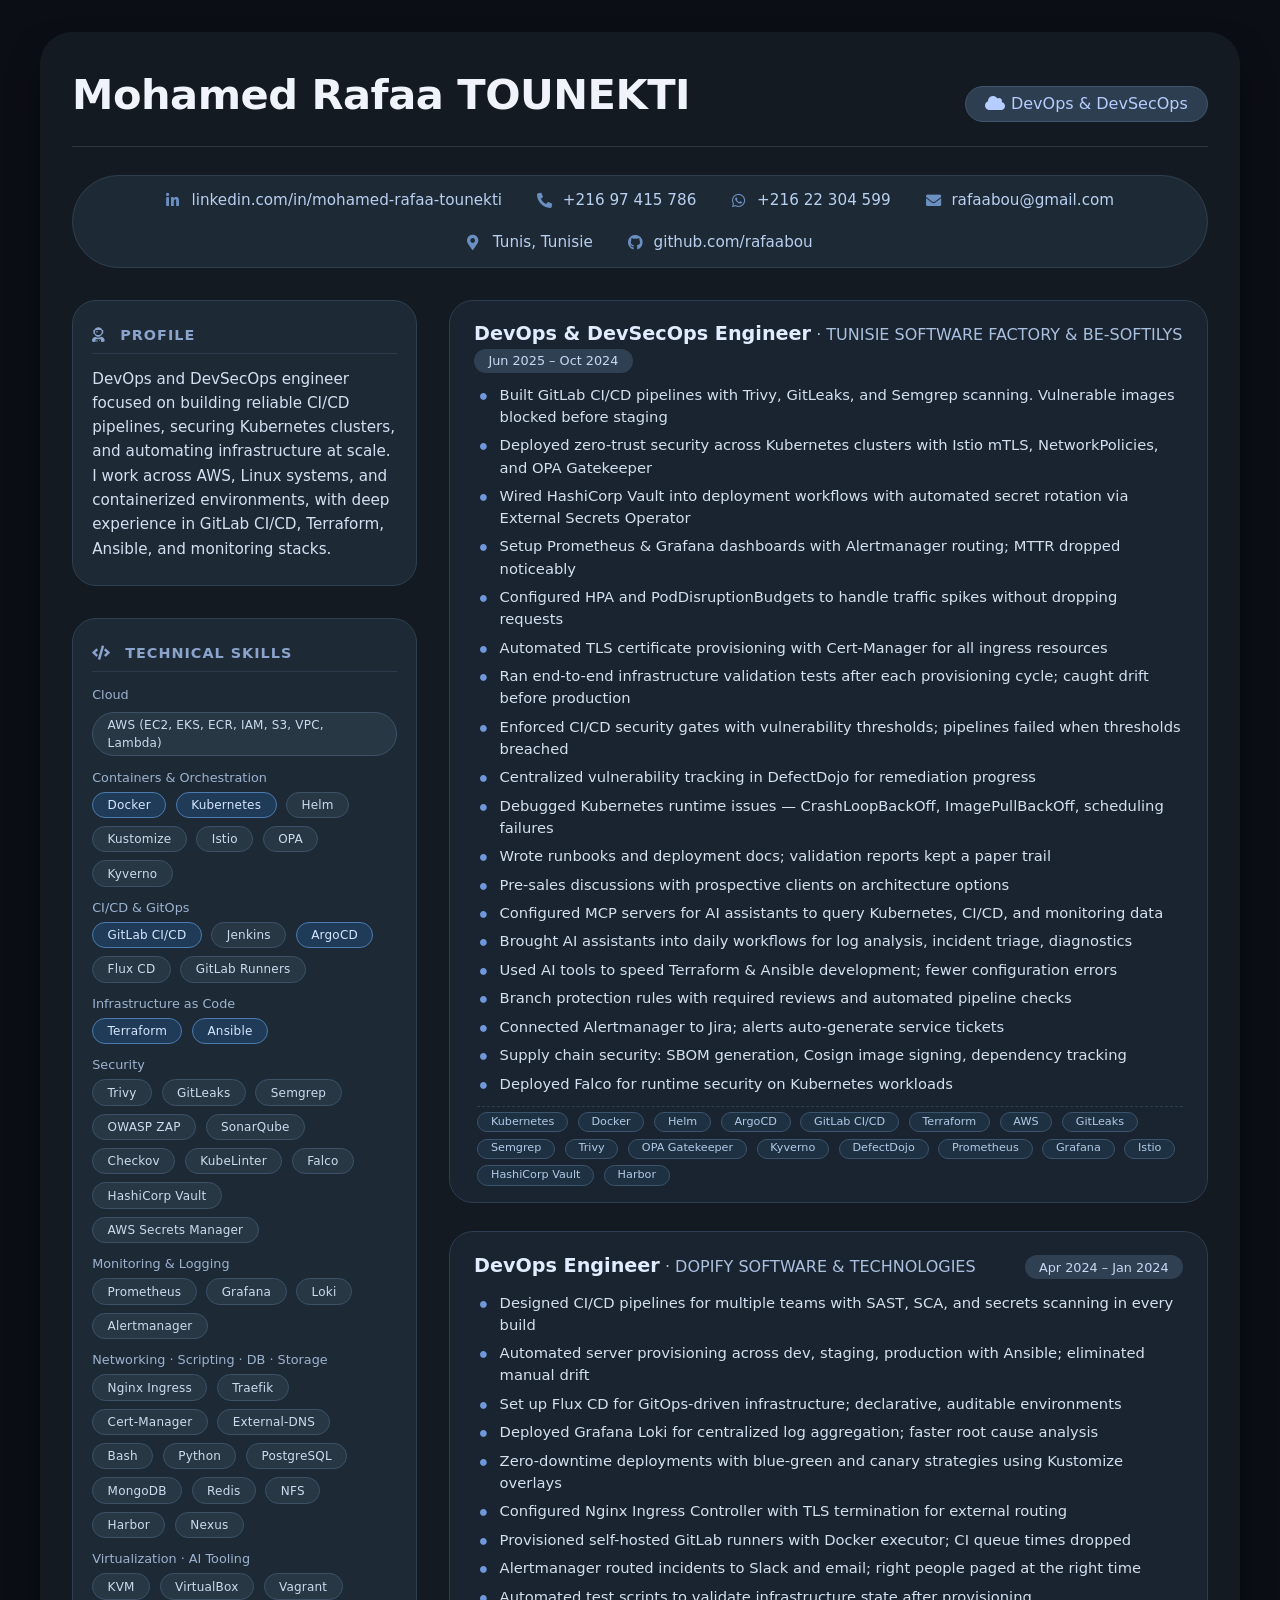
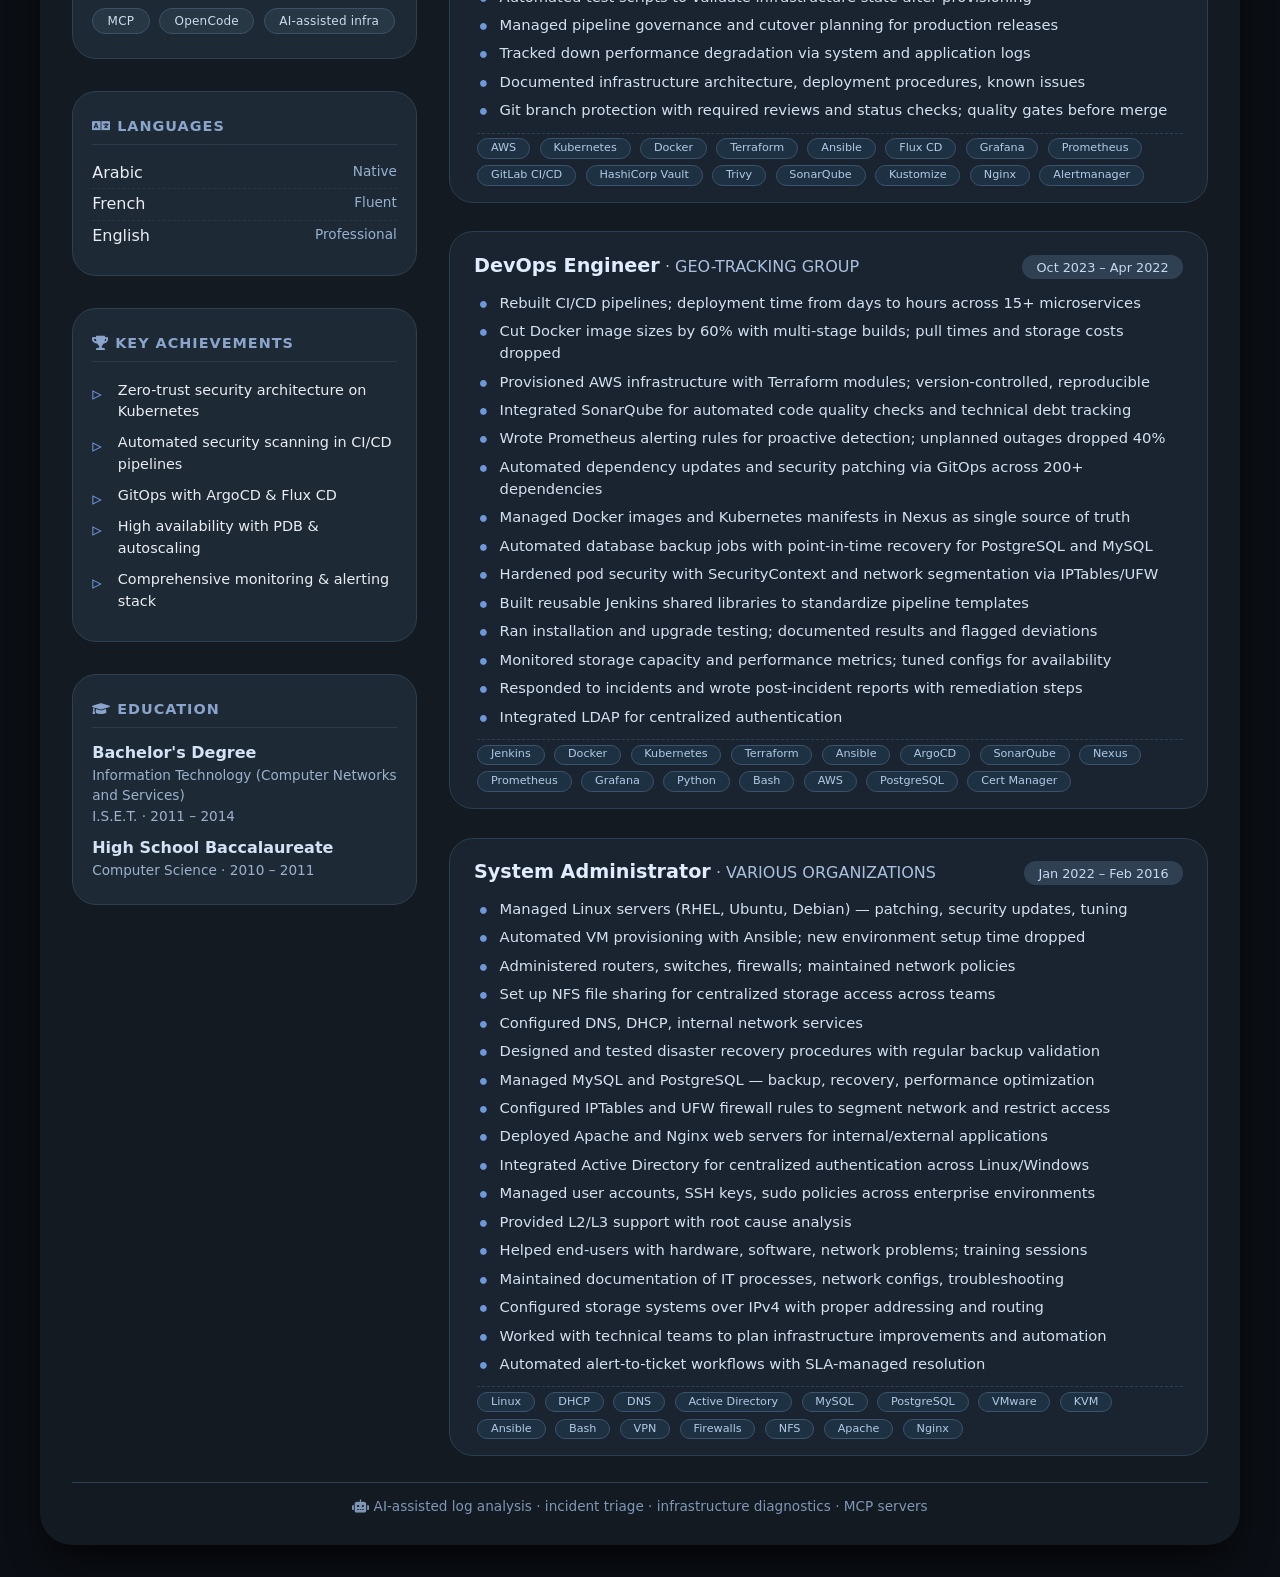
==== Mohamed_Rafaa_Tounekti_CV.html @ 44884abe "add cv html to site" ====
<!DOCTYPE html>
<html lang="en">
<head>
  <meta charset="UTF-8" />
  <meta name="viewport" content="width=device-width, initial-scale=1.0" />
  <title>Mohamed Rafaa Tounekti · DevOps & DevSecOps</title>
  <!-- Font Awesome 5 (free) -->
  <link rel="stylesheet" href="https://use.fontawesome.com/releases/v5.15.4/css/all.css" />
  <style>
    * {
      margin: 0;
      padding: 0;
      box-sizing: border-box;
    }

    body {
      background: #0b0e14;
      font-family: 'Segoe UI', Roboto, system-ui, -apple-system, sans-serif;
      display: flex;
      justify-content: center;
      padding: 2rem 1rem;
      color: #e9edf2;
      line-height: 1.5;
    }

    .cv-wrapper {
      max-width: 1200px;
      width: 100%;
      background: #131a22;
      border-radius: 32px;
      box-shadow: 0 20px 40px -12px rgba(0, 0, 0, 0.8);
      padding: 2rem 2rem 1.8rem;
      transition: all 0.2s;
    }

    /* header / name row */
    .name-title {
      display: flex;
      flex-wrap: wrap;
      justify-content: space-between;
      align-items: baseline;
      border-bottom: 1px solid #2a3643;
      padding-bottom: 1.2rem;
      margin-bottom: 1.8rem;
    }

    .name-title h1 {
      font-size: 2.6rem;
      font-weight: 600;
      letter-spacing: -0.5px;
      color: #f0f4fa;
    }

    .name-title .badge {
      background: #2c3e50;
      padding: 0.3rem 1.2rem;
      border-radius: 40px;
      font-size: 1rem;
      font-weight: 500;
      color: #b6cdff;
      border: 1px solid #3e556b;
    }

    .contact-row {
      display: flex;
      flex-wrap: wrap;
      gap: 1.2rem 2.2rem;
      background: #1e2936;
      padding: 0.8rem 1.5rem;
      border-radius: 60px;
      margin-bottom: 2rem;
      font-size: 0.95rem;
      border: 1px solid #2f3f4f;
      justify-content: center;
    }

    .contact-row a {
      color: #b8d0f0;
      text-decoration: none;
      display: inline-flex;
      align-items: center;
      gap: 0.4rem;
      transition: 0.2s;
    }

    .contact-row a:hover {
      color: #7aa9ff;
      text-decoration: underline;
    }

    .contact-row i {
      width: 1.2rem;
      color: #6a8fc0;
    }

    /* 2-column layout */
    .grid-2 {
      display: grid;
      grid-template-columns: 1fr 2.2fr;
      gap: 2rem;
      margin-top: 0.5rem;
    }

    /* left sidebar */
    .sidebar {
      display: flex;
      flex-direction: column;
      gap: 2rem;
    }

    .profile-card {
      background: #1e2936;
      border-radius: 24px;
      padding: 1.5rem 1.2rem;
      border: 1px solid #2d3f50;
    }

    .profile-card h3 {
      font-size: 0.9rem;
      text-transform: uppercase;
      letter-spacing: 1px;
      color: #8ba4cc;
      margin-bottom: 0.8rem;
      border-bottom: 1px solid #2b3b4b;
      padding-bottom: 0.4rem;
    }

    .skill-tags {
      display: flex;
      flex-wrap: wrap;
      gap: 0.5rem 0.6rem;
      margin-top: 0.3rem;
    }

    .skill-tag {
      background: #283744;
      padding: 0.2rem 0.9rem;
      border-radius: 30px;
      font-size: 0.75rem;
      font-weight: 500;
      color: #cbdcee;
      border: 1px solid #3c5168;
      letter-spacing: 0.2px;
    }

    .skill-tag.highlight {
      background: #1f3b57;
      border-color: #4b7bb0;
      color: #d6e6ff;
    }

    .lang-item {
      display: flex;
      justify-content: space-between;
      padding: 0.2rem 0;
      border-bottom: 1px dashed #273544;
    }

    .lang-item:last-child {
      border-bottom: none;
    }

    .lang-name {
      font-weight: 500;
    }

    .lang-level {
      color: #97b1d0;
      font-size: 0.85rem;
    }

    .achievement-list {
      list-style: none;
      padding: 0;
    }

    .achievement-list li {
      padding: 0.3rem 0 0.3rem 1.6rem;
      position: relative;
      font-size: 0.9rem;
    }

    .achievement-list li::before {
      content: "▹";
      position: absolute;
      left: 0;
      color: #6d93d4;
      font-size: 1.2rem;
    }

    .edu-item {
      margin-top: 0.2rem;
    }

    .edu-item strong {
      color: #d3e2f5;
    }

    .edu-item .meta {
      font-size: 0.85rem;
      color: #9bb1cc;
      display: block;
    }

    /* right column (experience) */
    .main-content {
      display: flex;
      flex-direction: column;
      gap: 1.8rem;
    }

    .exp-block {
      background: #1a2430;
      border-radius: 24px;
      padding: 1.2rem 1.5rem 1rem;
      border: 1px solid #2b3d50;
      transition: 0.1s;
    }

    .exp-header {
      display: flex;
      flex-wrap: wrap;
      justify-content: space-between;
      align-items: baseline;
      margin-bottom: 0.5rem;
    }

    .exp-header .role {
      font-weight: 600;
      font-size: 1.2rem;
      color: #e1edff;
    }

    .exp-header .company {
      font-weight: 500;
      color: #aac0df;
    }

    .exp-header .period {
      font-size: 0.8rem;
      background: #2f4053;
      padding: 0.15rem 0.9rem;
      border-radius: 40px;
      color: #c6d9f2;
    }

    .exp-desc {
      margin-top: 0.5rem;
      padding-left: 0.2rem;
    }

    .exp-desc ul {
      list-style: none;
      padding: 0;
    }

    .exp-desc li {
      position: relative;
      padding: 0.2rem 0 0.2rem 1.4rem;
      font-size: 0.92rem;
      color: #d3e0f0;
      line-height: 1.5;
    }

    .exp-desc li::before {
      content: "•";
      position: absolute;
      left: 0;
      color: #6f98db;
      font-weight: bold;
      font-size: 1.2rem;
    }

    .exp-desc .tech-stack {
      display: flex;
      flex-wrap: wrap;
      gap: 0.4rem 0.6rem;
      margin-top: 0.5rem;
      padding-top: 0.3rem;
      border-top: 1px dashed #2c4055;
    }

    .exp-desc .tech-stack span {
      background: #1e3142;
      padding: 0.05rem 0.8rem;
      border-radius: 20px;
      font-size: 0.7rem;
      color: #b1cae7;
      border: 1px solid #3b536c;
    }

    /* small screens */
    @media (max-width: 850px) {
      .grid-2 {
        grid-template-columns: 1fr;
        gap: 1.5rem;
      }
      .name-title {
        flex-direction: column;
        align-items: start;
        gap: 0.5rem;
      }
      .name-title h1 {
        font-size: 2.2rem;
      }
      .contact-row {
        border-radius: 30px;
        gap: 0.8rem 1.6rem;
        justify-content: flex-start;
        flex-wrap: wrap;
      }
    }

    @media (max-width: 480px) {
      .cv-wrapper {
        padding: 1rem;
      }
      .exp-header {
        flex-direction: column;
        align-items: start;
        gap: 0.2rem;
      }
      .exp-header .period {
        margin-top: 0.2rem;
      }
    }

    /* misc */
    .mt-1 { margin-top: 0.5rem; }
    .text-muted { color: #98afcc; }
    .icon-dot { color: #5882c7; margin-right: 0.3rem; }
    hr { border: 0; border-top: 1px solid #2f4055; margin: 0.8rem 0; }
    .badge-sm {
      background: #233544;
      border-radius: 40px;
      padding: 0.1rem 0.8rem;
      font-size: 0.7rem;
      color: #baceec;
    }
  </style>
</head>
<body>
<div class="cv-wrapper">

  <!-- header -->
  <div class="name-title">
    <h1>Mohamed Rafaa TOUNEKTI</h1>
    <span class="badge"><i class="fas fa-cloud" style="margin-right: 6px;"></i>DevOps & DevSecOps</span>
  </div>

  <!-- contact -->
  <div class="contact-row">
    <a href="#"><i class="fab fa-linkedin-in"></i> linkedin.com/in/mohamed-rafaa-tounekti</a>
    <a href="#"><i class="fas fa-phone-alt"></i> +216 97 415 786</a>
    <a href="#"><i class="fab fa-whatsapp"></i> +216 22 304 599</a>
    <a href="#"><i class="fas fa-envelope"></i> rafaabou@gmail.com</a>
    <a href="#"><i class="fas fa-map-marker-alt"></i> Tunis, Tunisie</a>
    <a href="#"><i class="fab fa-github"></i> github.com/rafaabou</a>
  </div>

  <!-- grid -->
  <div class="grid-2">

    <!-- LEFT SIDEBAR -->
    <div class="sidebar">

      <!-- profile / summary -->
      <div class="profile-card">
        <h3><i class="fas fa-user-astronaut" style="margin-right: 8px;"></i> Profile</h3>
        <p style="font-size:0.95rem; color:#d2e1f2; line-height:1.6;">
          DevOps and DevSecOps engineer focused on building reliable CI/CD pipelines, securing Kubernetes clusters, and automating infrastructure at scale.
          I work across AWS, Linux systems, and containerized environments, with deep experience in GitLab CI/CD, Terraform, Ansible, and monitoring stacks.
        </p>
      </div>

      <!-- technical skills -->
      <div class="profile-card">
        <h3><i class="fas fa-code" style="margin-right: 8px;"></i> Technical Skills</h3>
        <div style="margin-bottom: 0.5rem; font-size:0.8rem; color:#9cb3d0;">Cloud</div>
        <div class="skill-tags">
          <span class="skill-tag">AWS (EC2, EKS, ECR, IAM, S3, VPC, Lambda)</span>
        </div>
        <div style="margin: 0.7rem 0 0.3rem; font-size:0.8rem; color:#9cb3d0;">Containers & Orchestration</div>
        <div class="skill-tags">
          <span class="skill-tag highlight">Docker</span>
          <span class="skill-tag highlight">Kubernetes</span>
          <span class="skill-tag">Helm</span>
          <span class="skill-tag">Kustomize</span>
          <span class="skill-tag">Istio</span>
          <span class="skill-tag">OPA</span>
          <span class="skill-tag">Kyverno</span>
        </div>
        <div style="margin: 0.7rem 0 0.3rem; font-size:0.8rem; color:#9cb3d0;">CI/CD & GitOps</div>
        <div class="skill-tags">
          <span class="skill-tag highlight">GitLab CI/CD</span>
          <span class="skill-tag">Jenkins</span>
          <span class="skill-tag highlight">ArgoCD</span>
          <span class="skill-tag">Flux CD</span>
          <span class="skill-tag">GitLab Runners</span>
        </div>
        <div style="margin: 0.7rem 0 0.3rem; font-size:0.8rem; color:#9cb3d0;">Infrastructure as Code</div>
        <div class="skill-tags">
          <span class="skill-tag highlight">Terraform</span>
          <span class="skill-tag highlight">Ansible</span>
        </div>
        <div style="margin: 0.7rem 0 0.3rem; font-size:0.8rem; color:#9cb3d0;">Security</div>
        <div class="skill-tags">
          <span class="skill-tag">Trivy</span>
          <span class="skill-tag">GitLeaks</span>
          <span class="skill-tag">Semgrep</span>
          <span class="skill-tag">OWASP ZAP</span>
          <span class="skill-tag">SonarQube</span>
          <span class="skill-tag">Checkov</span>
          <span class="skill-tag">KubeLinter</span>
          <span class="skill-tag">Falco</span>
          <span class="skill-tag">HashiCorp Vault</span>
          <span class="skill-tag">AWS Secrets Manager</span>
        </div>
        <div style="margin: 0.7rem 0 0.3rem; font-size:0.8rem; color:#9cb3d0;">Monitoring & Logging</div>
        <div class="skill-tags">
          <span class="skill-tag">Prometheus</span>
          <span class="skill-tag">Grafana</span>
          <span class="skill-tag">Loki</span>
          <span class="skill-tag">Alertmanager</span>
        </div>
        <div style="margin: 0.7rem 0 0.3rem; font-size:0.8rem; color:#9cb3d0;">Networking · Scripting · DB · Storage</div>
        <div class="skill-tags">
          <span class="skill-tag">Nginx Ingress</span>
          <span class="skill-tag">Traefik</span>
          <span class="skill-tag">Cert-Manager</span>
          <span class="skill-tag">External-DNS</span>
          <span class="skill-tag">Bash</span>
          <span class="skill-tag">Python</span>
          <span class="skill-tag">PostgreSQL</span>
          <span class="skill-tag">MongoDB</span>
          <span class="skill-tag">Redis</span>
          <span class="skill-tag">NFS</span>
          <span class="skill-tag">Harbor</span>
          <span class="skill-tag">Nexus</span>
        </div>
        <div style="margin: 0.7rem 0 0.3rem; font-size:0.8rem; color:#9cb3d0;">Virtualization · AI Tooling</div>
        <div class="skill-tags">
          <span class="skill-tag">KVM</span>
          <span class="skill-tag">VirtualBox</span>
          <span class="skill-tag">Vagrant</span>
          <span class="skill-tag">MCP</span>
          <span class="skill-tag">OpenCode</span>
          <span class="skill-tag">AI-assisted infra</span>
        </div>
      </div>

      <!-- languages -->
      <div class="profile-card">
        <h3><i class="fas fa-language"></i> Languages</h3>
        <div class="lang-item"><span class="lang-name">Arabic</span><span class="lang-level">Native</span></div>
        <div class="lang-item"><span class="lang-name">French</span><span class="lang-level">Fluent</span></div>
        <div class="lang-item"><span class="lang-name">English</span><span class="lang-level">Professional</span></div>
      </div>

      <!-- key achievements -->
      <div class="profile-card">
        <h3><i class="fas fa-trophy"></i> Key Achievements</h3>
        <ul class="achievement-list">
          <li>Zero-trust security architecture on Kubernetes</li>
          <li>Automated security scanning in CI/CD pipelines</li>
          <li>GitOps with ArgoCD &amp; Flux CD</li>
          <li>High availability with PDB &amp; autoscaling</li>
          <li>Comprehensive monitoring &amp; alerting stack</li>
        </ul>
      </div>

      <!-- education -->
      <div class="profile-card">
        <h3><i class="fas fa-graduation-cap"></i> Education</h3>
        <div class="edu-item">
          <strong>Bachelor's Degree</strong><br />
          <span class="meta">Information Technology (Computer Networks and Services)</span>
          <span class="meta">I.S.E.T. · 2011 – 2014</span>
        </div>
        <div class="edu-item" style="margin-top: 0.6rem;">
          <strong>High School Baccalaureate</strong><br />
          <span class="meta">Computer Science · 2010 – 2011</span>
        </div>
      </div>

    </div>

    <!-- RIGHT MAIN: EXPERIENCE -->
    <div class="main-content">

      <!-- exp 1 -->
      <div class="exp-block">
        <div class="exp-header">
          <span><span class="role">DevOps & DevSecOps Engineer</span> <span class="company">· TUNISIE SOFTWARE FACTORY &amp; BE-SOFTILYS</span></span>
          <span class="period">Jun 2025 – Oct 2024</span>
        </div>
        <div class="exp-desc">
          <ul>
            <li>Built GitLab CI/CD pipelines with Trivy, GitLeaks, and Semgrep scanning. Vulnerable images blocked before staging</li>
            <li>Deployed zero-trust security across Kubernetes clusters with Istio mTLS, NetworkPolicies, and OPA Gatekeeper</li>
            <li>Wired HashiCorp Vault into deployment workflows with automated secret rotation via External Secrets Operator</li>
            <li>Setup Prometheus &amp; Grafana dashboards with Alertmanager routing; MTTR dropped noticeably</li>
            <li>Configured HPA and PodDisruptionBudgets to handle traffic spikes without dropping requests</li>
            <li>Automated TLS certificate provisioning with Cert-Manager for all ingress resources</li>
            <li>Ran end-to-end infrastructure validation tests after each provisioning cycle; caught drift before production</li>
            <li>Enforced CI/CD security gates with vulnerability thresholds; pipelines failed when thresholds breached</li>
            <li>Centralized vulnerability tracking in DefectDojo for remediation progress</li>
            <li>Debugged Kubernetes runtime issues — CrashLoopBackOff, ImagePullBackOff, scheduling failures</li>
            <li>Wrote runbooks and deployment docs; validation reports kept a paper trail</li>
            <li>Pre-sales discussions with prospective clients on architecture options</li>
            <li>Configured MCP servers for AI assistants to query Kubernetes, CI/CD, and monitoring data</li>
            <li>Brought AI assistants into daily workflows for log analysis, incident triage, diagnostics</li>
            <li>Used AI tools to speed Terraform &amp; Ansible development; fewer configuration errors</li>
            <li>Branch protection rules with required reviews and automated pipeline checks</li>
            <li>Connected Alertmanager to Jira; alerts auto-generate service tickets</li>
            <li>Supply chain security: SBOM generation, Cosign image signing, dependency tracking</li>
            <li>Deployed Falco for runtime security on Kubernetes workloads</li>
          </ul>
          <div class="tech-stack">
            <span>Kubernetes</span><span>Docker</span><span>Helm</span><span>ArgoCD</span><span>GitLab CI/CD</span>
            <span>Terraform</span><span>AWS</span><span>GitLeaks</span><span>Semgrep</span><span>Trivy</span>
            <span>OPA Gatekeeper</span><span>Kyverno</span><span>DefectDojo</span><span>Prometheus</span>
            <span>Grafana</span><span>Istio</span><span>HashiCorp Vault</span><span>Harbor</span>
          </div>
        </div>
      </div>

      <!-- exp 2 -->
      <div class="exp-block">
        <div class="exp-header">
          <span><span class="role">DevOps Engineer</span> <span class="company">· DOPIFY SOFTWARE &amp; TECHNOLOGIES</span></span>
          <span class="period">Apr 2024 – Jan 2024</span>
        </div>
        <div class="exp-desc">
          <ul>
            <li>Designed CI/CD pipelines for multiple teams with SAST, SCA, and secrets scanning in every build</li>
            <li>Automated server provisioning across dev, staging, production with Ansible; eliminated manual drift</li>
            <li>Set up Flux CD for GitOps-driven infrastructure; declarative, auditable environments</li>
            <li>Deployed Grafana Loki for centralized log aggregation; faster root cause analysis</li>
            <li>Zero-downtime deployments with blue-green and canary strategies using Kustomize overlays</li>
            <li>Configured Nginx Ingress Controller with TLS termination for external routing</li>
            <li>Provisioned self-hosted GitLab runners with Docker executor; CI queue times dropped</li>
            <li>Alertmanager routed incidents to Slack and email; right people paged at the right time</li>
            <li>Automated test scripts to validate infrastructure state after provisioning</li>
            <li>Managed pipeline governance and cutover planning for production releases</li>
            <li>Tracked down performance degradation via system and application logs</li>
            <li>Documented infrastructure architecture, deployment procedures, known issues</li>
            <li>Git branch protection with required reviews and status checks; quality gates before merge</li>
          </ul>
          <div class="tech-stack">
            <span>AWS</span><span>Kubernetes</span><span>Docker</span><span>Terraform</span><span>Ansible</span>
            <span>Flux CD</span><span>Grafana</span><span>Prometheus</span><span>GitLab CI/CD</span>
            <span>HashiCorp Vault</span><span>Trivy</span><span>SonarQube</span><span>Kustomize</span>
            <span>Nginx</span><span>Alertmanager</span>
          </div>
        </div>
      </div>

      <!-- exp 3 -->
      <div class="exp-block">
        <div class="exp-header">
          <span><span class="role">DevOps Engineer</span> <span class="company">· GEO-TRACKING GROUP</span></span>
          <span class="period">Oct 2023 – Apr 2022</span>
        </div>
        <div class="exp-desc">
          <ul>
            <li>Rebuilt CI/CD pipelines; deployment time from days to hours across 15+ microservices</li>
            <li>Cut Docker image sizes by 60% with multi-stage builds; pull times and storage costs dropped</li>
            <li>Provisioned AWS infrastructure with Terraform modules; version-controlled, reproducible</li>
            <li>Integrated SonarQube for automated code quality checks and technical debt tracking</li>
            <li>Wrote Prometheus alerting rules for proactive detection; unplanned outages dropped 40%</li>
            <li>Automated dependency updates and security patching via GitOps across 200+ dependencies</li>
            <li>Managed Docker images and Kubernetes manifests in Nexus as single source of truth</li>
            <li>Automated database backup jobs with point-in-time recovery for PostgreSQL and MySQL</li>
            <li>Hardened pod security with SecurityContext and network segmentation via IPTables/UFW</li>
            <li>Built reusable Jenkins shared libraries to standardize pipeline templates</li>
            <li>Ran installation and upgrade testing; documented results and flagged deviations</li>
            <li>Monitored storage capacity and performance metrics; tuned configs for availability</li>
            <li>Responded to incidents and wrote post-incident reports with remediation steps</li>
            <li>Integrated LDAP for centralized authentication</li>
          </ul>
          <div class="tech-stack">
            <span>Jenkins</span><span>Docker</span><span>Kubernetes</span><span>Terraform</span>
            <span>Ansible</span><span>ArgoCD</span><span>SonarQube</span><span>Nexus</span>
            <span>Prometheus</span><span>Grafana</span><span>Python</span><span>Bash</span><span>AWS</span>
            <span>PostgreSQL</span><span>Cert Manager</span>
          </div>
        </div>
      </div>

      <!-- exp 4: system admin -->
      <div class="exp-block">
        <div class="exp-header">
          <span><span class="role">System Administrator</span> <span class="company">· VARIOUS ORGANIZATIONS</span></span>
          <span class="period">Jan 2022 – Feb 2016</span>
        </div>
        <div class="exp-desc">
          <ul>
            <li>Managed Linux servers (RHEL, Ubuntu, Debian) — patching, security updates, tuning</li>
            <li>Automated VM provisioning with Ansible; new environment setup time dropped</li>
            <li>Administered routers, switches, firewalls; maintained network policies</li>
            <li>Set up NFS file sharing for centralized storage access across teams</li>
            <li>Configured DNS, DHCP, internal network services</li>
            <li>Designed and tested disaster recovery procedures with regular backup validation</li>
            <li>Managed MySQL and PostgreSQL — backup, recovery, performance optimization</li>
            <li>Configured IPTables and UFW firewall rules to segment network and restrict access</li>
            <li>Deployed Apache and Nginx web servers for internal/external applications</li>
            <li>Integrated Active Directory for centralized authentication across Linux/Windows</li>
            <li>Managed user accounts, SSH keys, sudo policies across enterprise environments</li>
            <li>Provided L2/L3 support with root cause analysis</li>
            <li>Helped end-users with hardware, software, network problems; training sessions</li>
            <li>Maintained documentation of IT processes, network configs, troubleshooting</li>
            <li>Configured storage systems over IPv4 with proper addressing and routing</li>
            <li>Worked with technical teams to plan infrastructure improvements and automation</li>
            <li>Automated alert-to-ticket workflows with SLA-managed resolution</li>
          </ul>
          <div class="tech-stack">
            <span>Linux</span><span>DHCP</span><span>DNS</span><span>Active Directory</span>
            <span>MySQL</span><span>PostgreSQL</span><span>VMware</span><span>KVM</span>
            <span>Ansible</span><span>Bash</span><span>VPN</span><span>Firewalls</span>
            <span>NFS</span><span>Apache</span><span>Nginx</span>
          </div>
        </div>
      </div>

    </div> <!-- end main -->
  </div> <!-- end grid -->

  <div style="margin-top: 1.6rem; border-top: 1px solid #2d4054; padding-top: 0.8rem; font-size:0.85rem; color:#7e97b7; text-align:center;">
    <i class="fas fa-robot"></i> AI-assisted log analysis · incident triage · infrastructure diagnostics · MCP servers
  </div>

</div>
</body>
</html>
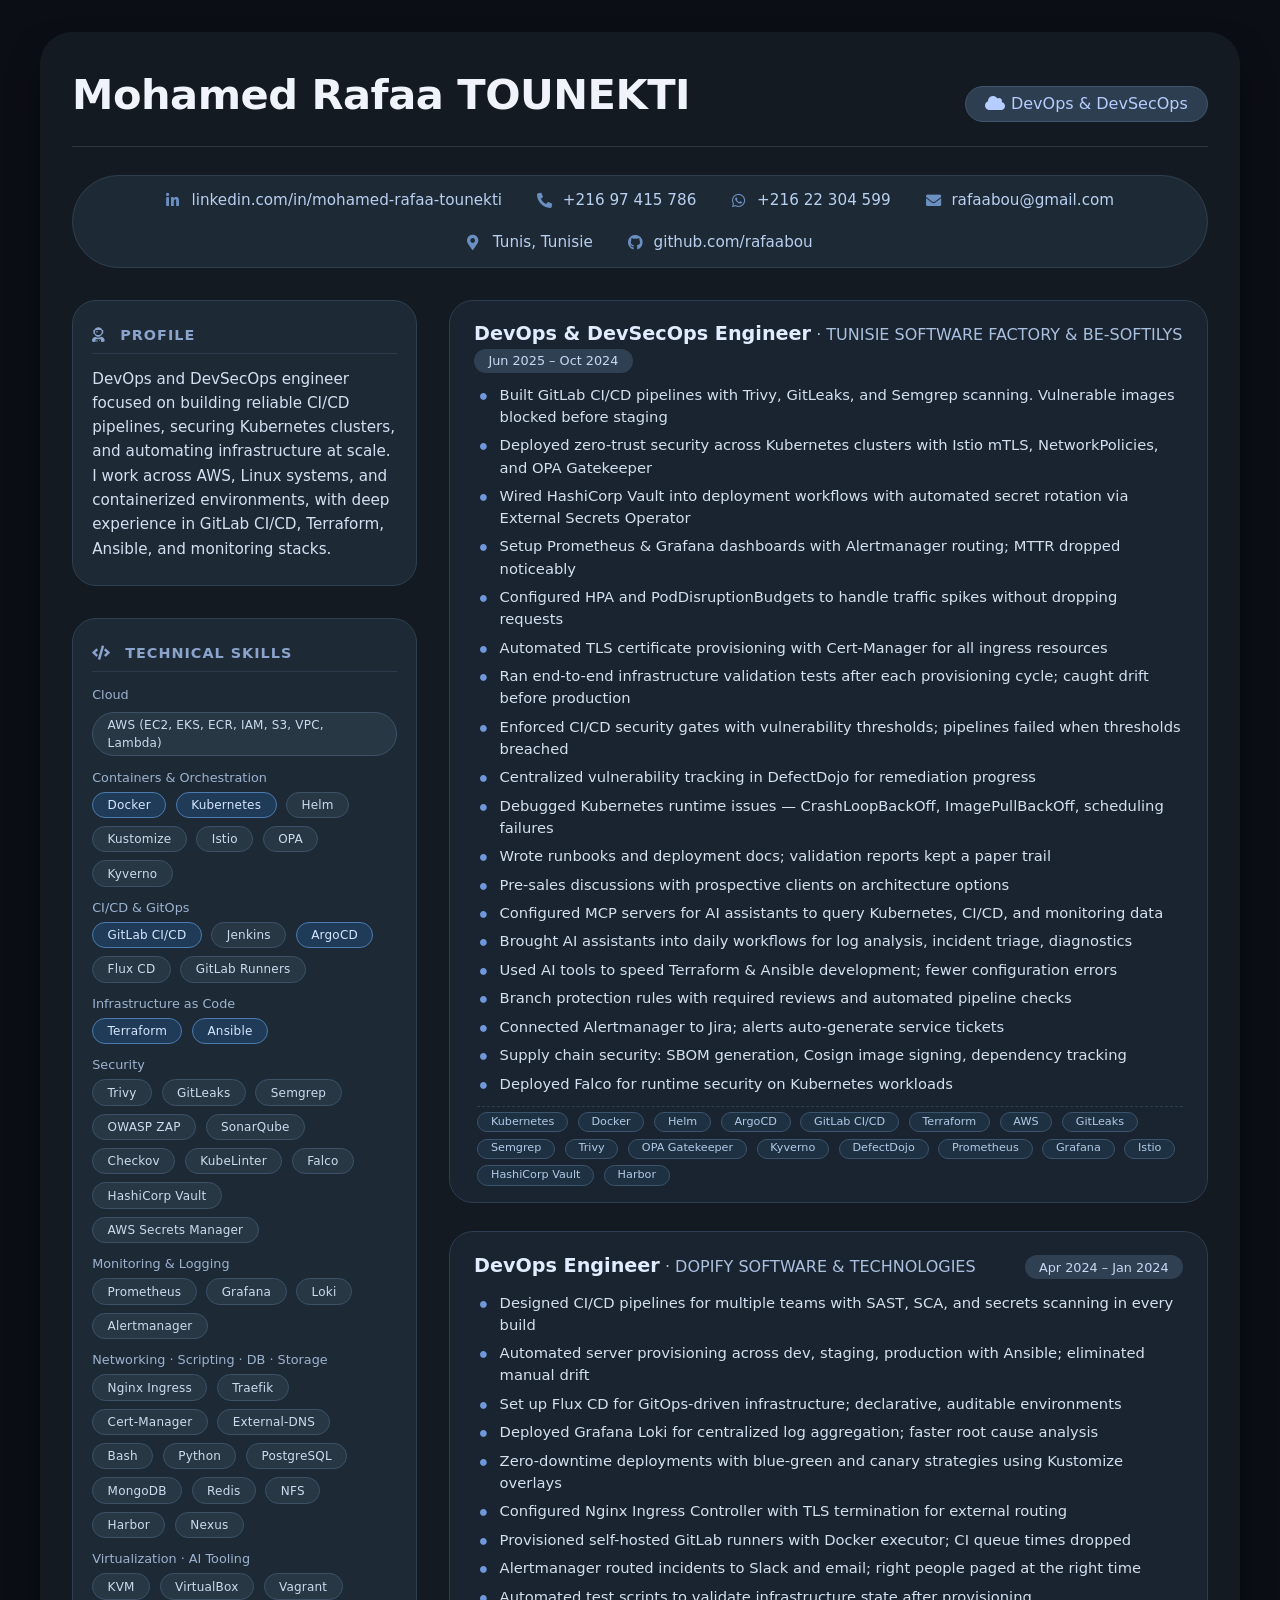
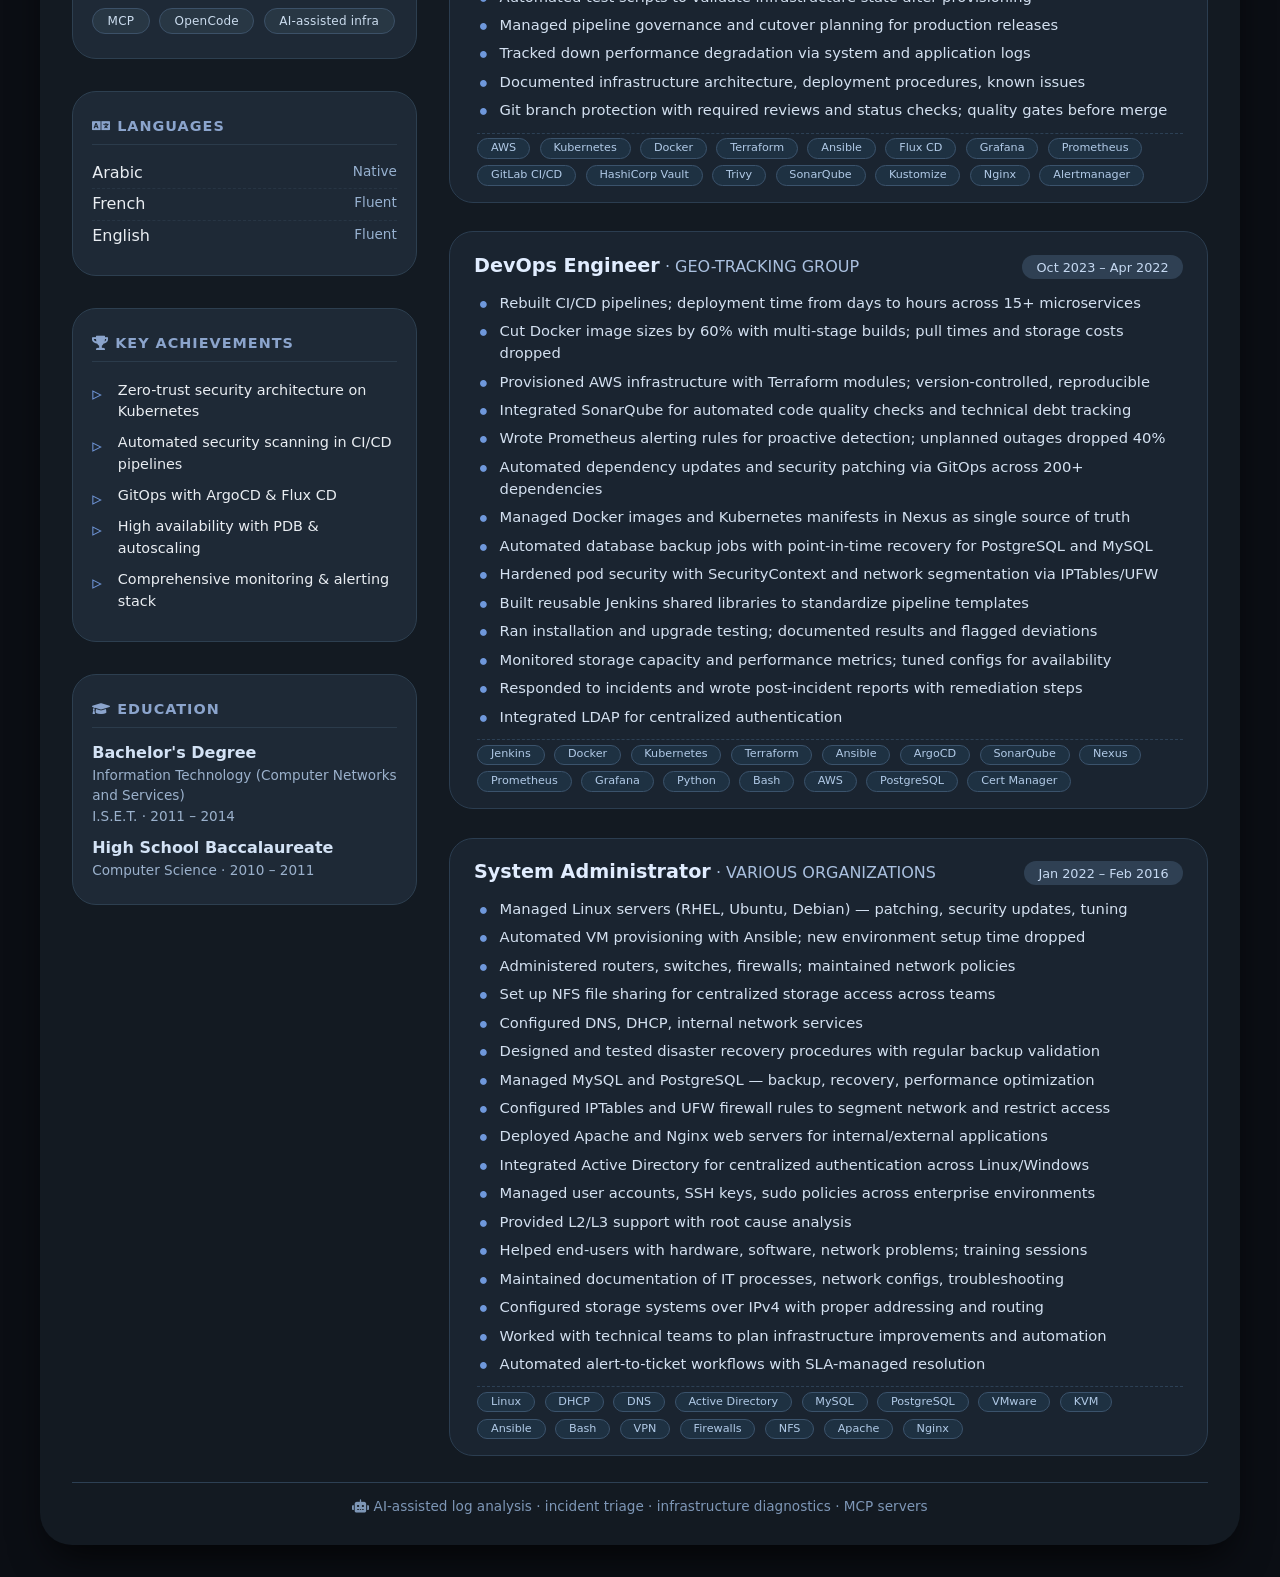
==== commit c872b3a6: "Change  language level to Fluent Updated English language proficiency from 'Professional' to 'Fluent" ====
--- a/Mohamed_Rafaa_Tounekti_CV.html
+++ b/Mohamed_Rafaa_Tounekti_CV.html
@@ -454,7 +454,7 @@
         <h3><i class="fas fa-language"></i> Languages</h3>
         <div class="lang-item"><span class="lang-name">Arabic</span><span class="lang-level">Native</span></div>
         <div class="lang-item"><span class="lang-name">French</span><span class="lang-level">Fluent</span></div>
-        <div class="lang-item"><span class="lang-name">English</span><span class="lang-level">Professional</span></div>
+        <div class="lang-item"><span class="lang-name">English</span><span class="lang-level">Fluent</span></div>
       </div>
 
       <!-- key achievements -->
@@ -632,4 +632,4 @@
 
 </div>
 </body>
-</html>+</html>
